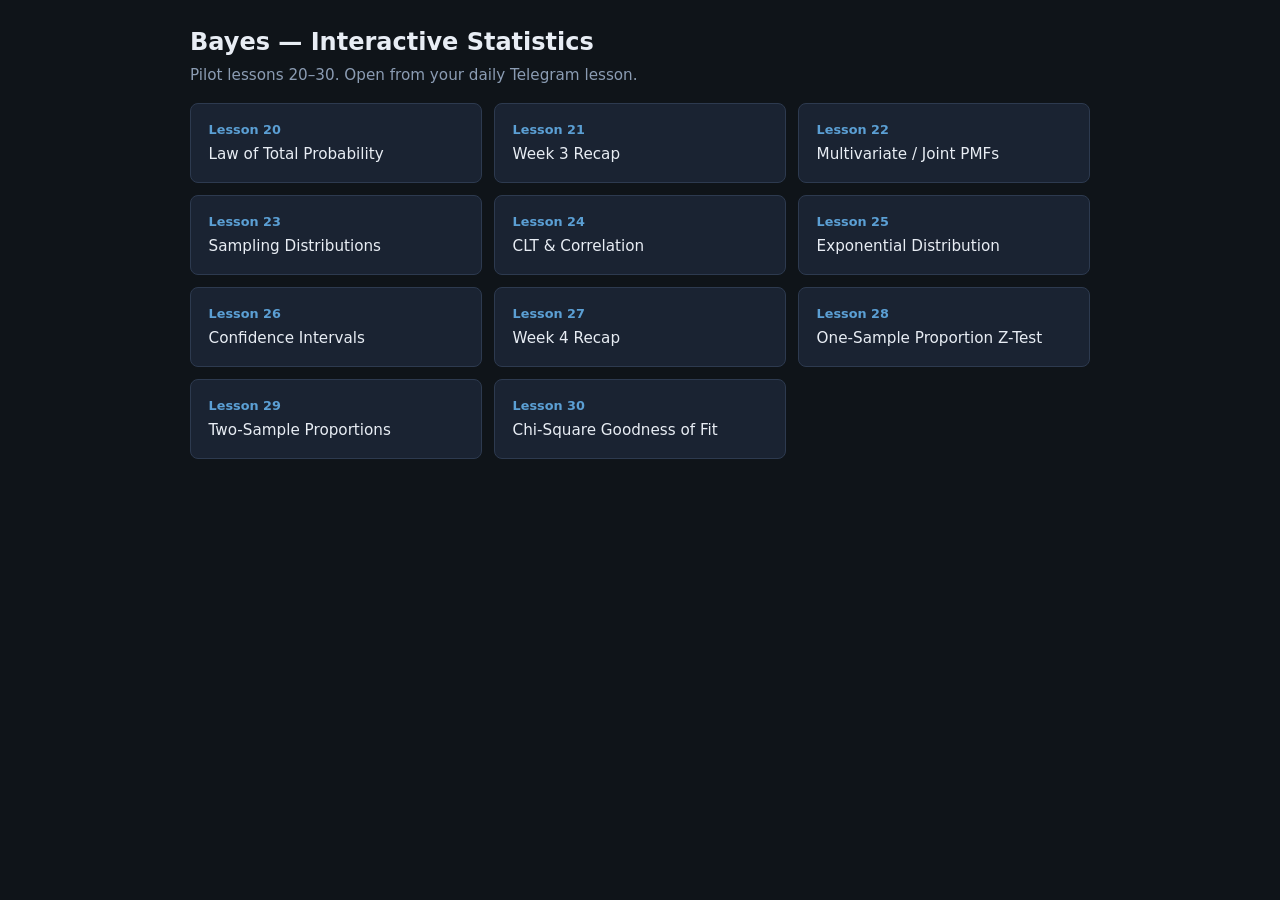
==== index.html @ 95442264 "Initial commit: dailystat.org interactive statistics lessons. Static viz pages for Bayes daily curri" ====
<!DOCTYPE html>
<html lang="en">
<head>
  <meta charset="UTF-8" />
  <meta name="viewport" content="width=device-width, initial-scale=1" />
  <title>Bayes Stats — Interactive Lessons</title>
  <link rel="stylesheet" href="/assets/bayes-viz.css" />
</head>
<body>
  <header class="site-header">
    <h1>Bayes — Interactive Statistics</h1>
    <p>Pilot lessons 20–30. Open from your daily Telegram lesson.</p>
  </header>
  <main class="lesson-grid" id="grid"></main>
  <script>
    const lessons = [
      { id: 20, title: "Law of Total Probability" },
      { id: 21, title: "Week 3 Recap" },
      { id: 22, title: "Multivariate / Joint PMFs" },
      { id: 23, title: "Sampling Distributions" },
      { id: 24, title: "CLT & Correlation" },
      { id: 25, title: "Exponential Distribution" },
      { id: 26, title: "Confidence Intervals" },
      { id: 27, title: "Week 4 Recap" },
      { id: 28, title: "One-Sample Proportion Z-Test" },
      { id: 29, title: "Two-Sample Proportions" },
      { id: 30, title: "Chi-Square Goodness of Fit" }
    ];
    const grid = document.getElementById("grid");
    for (const l of lessons) {
      const a = document.createElement("a");
      a.className = "lesson-card";
      a.href = `/l/${l.id}`;
      a.innerHTML = `<span class="lesson-id">Lesson ${l.id}</span><span class="lesson-title">${l.title}</span>`;
      grid.appendChild(a);
    }
  </script>
</body>
</html>
---- assets/bayes-viz.css ----
:root {
  --bg: #0f1419;
  --surface: #1a2332;
  --border: #2d3a4f;
  --text: #e8edf4;
  --muted: #8b9cb3;
  --accent: #5b9fd4;
  --accent-dim: #3d6f94;
  --good: #6bc9a8;
  --warn: #e8b86d;
  --font: system-ui, -apple-system, "Segoe UI", Roboto, sans-serif;
  --mono: ui-monospace, "Cascadia Code", "SF Mono", monospace;
}

* { box-sizing: border-box; }

body {
  margin: 0;
  font-family: var(--font);
  background: var(--bg);
  color: var(--text);
  line-height: 1.5;
  padding: 0 1rem 2rem;
}

a { color: var(--accent); }

.site-header, .lesson-header {
  max-width: 900px;
  margin: 0 auto;
  padding: 1.5rem 0 1rem;
}

.site-header h1, .lesson-header h1 {
  margin: 0 0 0.25rem;
  font-size: 1.5rem;
  font-weight: 600;
}

.site-header p, .lesson-header p {
  margin: 0;
  color: var(--muted);
  font-size: 0.95rem;
}

.back {
  display: inline-block;
  margin-bottom: 0.75rem;
  font-size: 0.9rem;
  text-decoration: none;
}

.lesson-grid {
  max-width: 900px;
  margin: 0 auto;
  display: grid;
  gap: 0.75rem;
  grid-template-columns: repeat(auto-fill, minmax(240px, 1fr));
}

.lesson-card {
  display: flex;
  flex-direction: column;
  gap: 0.25rem;
  padding: 1rem 1.1rem;
  background: var(--surface);
  border: 1px solid var(--border);
  border-radius: 8px;
  text-decoration: none;
  color: inherit;
  transition: border-color 0.15s;
}

.lesson-card:hover { border-color: var(--accent); }

.lesson-id {
  font-size: 0.8rem;
  color: var(--accent);
  font-weight: 600;
}

.lesson-title { font-size: 0.95rem; }

.viz-app {
  max-width: 900px;
  margin: 0 auto;
  display: flex;
  flex-direction: column;
  gap: 1.25rem;
}

.panel {
  background: var(--surface);
  border: 1px solid var(--border);
  border-radius: 8px;
  padding: 1rem 1.1rem;
}

.panel h2 {
  margin: 0 0 0.75rem;
  font-size: 1rem;
  font-weight: 600;
}

.panel p.hint {
  margin: 0 0 1rem;
  font-size: 0.88rem;
  color: var(--muted);
}

.controls {
  display: flex;
  flex-wrap: wrap;
  gap: 1rem 1.5rem;
  margin-bottom: 1rem;
}

.control {
  flex: 1 1 160px;
  min-width: 140px;
}

.control label {
  display: block;
  font-size: 0.82rem;
  color: var(--muted);
  margin-bottom: 0.35rem;
}

.control output {
  float: right;
  font-family: var(--mono);
  font-size: 0.82rem;
  color: var(--accent);
}

input[type="range"] {
  width: 100%;
  accent-color: var(--accent);
}

.formula {
  font-family: var(--mono);
  font-size: 0.88rem;
  background: var(--bg);
  border: 1px solid var(--border);
  border-radius: 6px;
  padding: 0.75rem 1rem;
  margin: 0.75rem 0;
  white-space: pre-wrap;
  line-height: 1.6;
}

.chart-wrap {
  position: relative;
  height: 280px;
  margin-top: 0.5rem;
}

.stats-row {
  display: flex;
  flex-wrap: wrap;
  gap: 0.75rem 1.5rem;
  margin-top: 0.75rem;
  font-size: 0.88rem;
}

.stat {
  font-family: var(--mono);
}

.stat span { color: var(--muted); }

.glossary {
  max-width: 900px;
  margin: 1.5rem auto 0;
  padding: 1rem 1.1rem;
  background: var(--surface);
  border: 1px solid var(--border);
  border-radius: 8px;
  font-size: 0.88rem;
}

.glossary h3 {
  margin: 0 0 0.5rem;
  font-size: 0.95rem;
}

.glossary dl {
  margin: 0;
  display: grid;
  gap: 0.35rem;
}

.glossary dt {
  font-family: var(--mono);
  color: var(--accent);
  display: inline;
}

.glossary dt::after { content: " — "; color: var(--muted); }

.glossary dd {
  display: inline;
  margin: 0;
  color: var(--text);
}

.glossary dd::after {
  content: "";
  display: block;
  margin-bottom: 0.25rem;
}

.recap-list {
  list-style: none;
  padding: 0;
  margin: 0;
  display: flex;
  flex-direction: column;
  gap: 0.6rem;
}

.recap-list a {
  display: block;
  padding: 0.65rem 0.85rem;
  background: var(--bg);
  border: 1px solid var(--border);
  border-radius: 6px;
  text-decoration: none;
  color: inherit;
}

.recap-list a:hover { border-color: var(--accent); }

.btn {
  background: var(--accent-dim);
  color: var(--text);
  border: none;
  border-radius: 6px;
  padding: 0.5rem 1rem;
  font-size: 0.9rem;
  cursor: pointer;
  font-family: var(--font);
}

.btn:hover { background: var(--accent); }

.partition-grid {
  display: grid;
  grid-template-columns: repeat(3, 1fr);
  gap: 0.5rem;
  margin: 1rem 0;
  text-align: center;
  font-size: 0.85rem;
}

.partition-cell {
  padding: 0.75rem;
  background: var(--bg);
  border: 1px solid var(--border);
  border-radius: 6px;
}

@media (max-width: 600px) {
  .chart-wrap { height: 220px; }
}
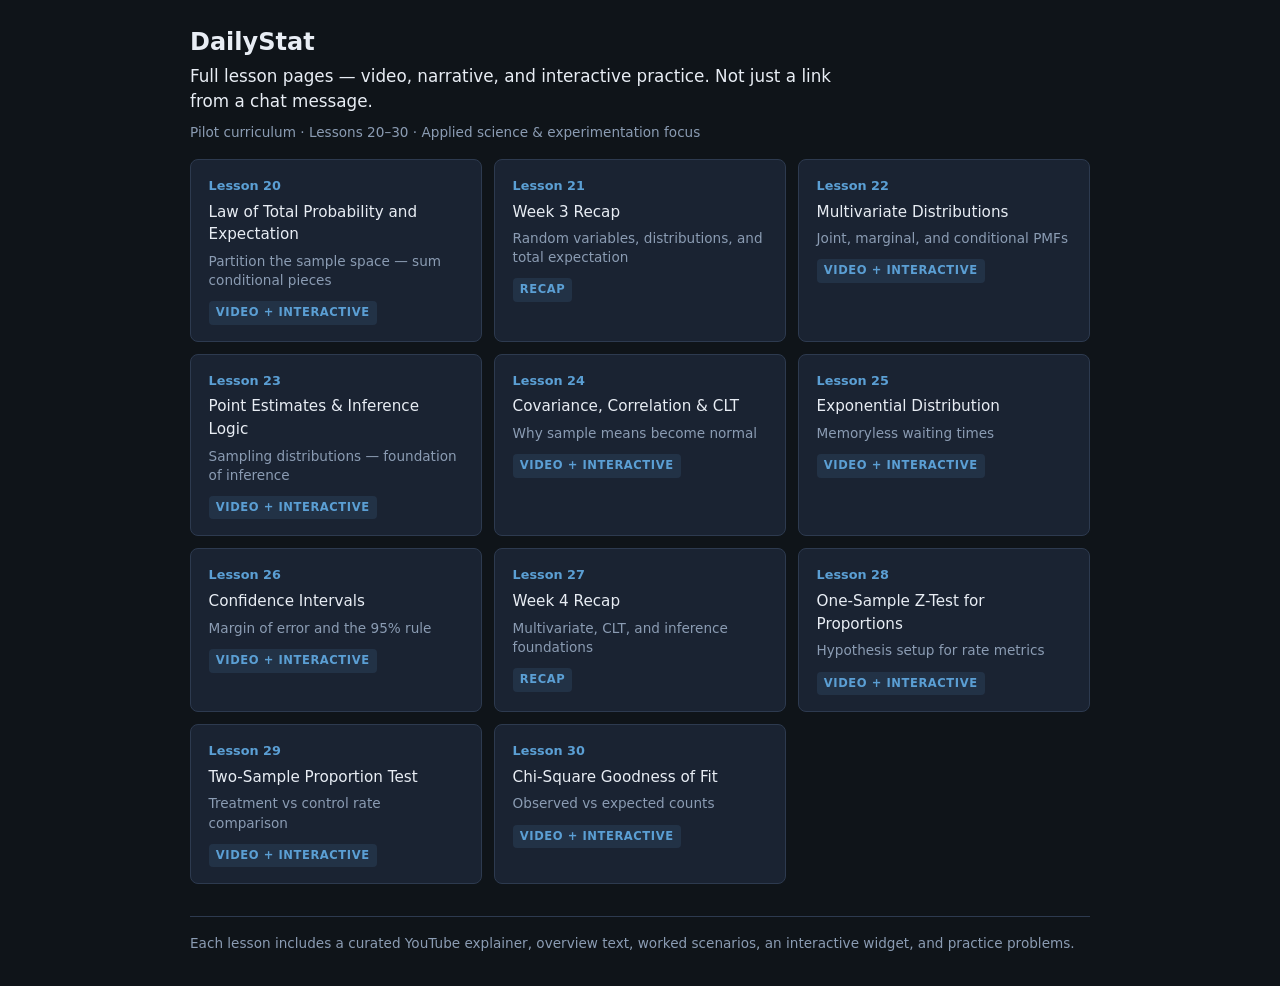
==== commit a7d9ede4: "Richer standalone lessons: embedded video, narrative, examples; de-Uber content; smoother themed cha" ====
--- a/index.html
+++ b/index.html
@@ -3,35 +3,36 @@
 <head>
   <meta charset="UTF-8" />
   <meta name="viewport" content="width=device-width, initial-scale=1" />
-  <title>Bayes Stats — Interactive Lessons</title>
+  <title>DailyStat — Interactive Statistics Lessons</title>
+  <meta name="description" content="Standalone statistics lessons with curated videos, worked examples, and interactive explorations. Pilot curriculum lessons 20–30." />
   <link rel="stylesheet" href="/assets/bayes-viz.css" />
 </head>
 <body>
   <header class="site-header">
-    <h1>Bayes — Interactive Statistics</h1>
-    <p>Pilot lessons 20–30. Open from your daily Telegram lesson.</p>
+    <h1>DailyStat</h1>
+    <p class="site-tagline">Full lesson pages — video, narrative, and interactive practice. Not just a link from a chat message.</p>
+    <p class="site-meta">Pilot curriculum · Lessons 20–30 · Applied science &amp; experimentation focus</p>
   </header>
   <main class="lesson-grid" id="grid"></main>
+  <footer class="site-footer">
+    <p>Each lesson includes a curated YouTube explainer, overview text, worked scenarios, an interactive widget, and practice problems.</p>
+  </footer>
+  <script src="/assets/lessons-data.js"></script>
   <script>
-    const lessons = [
-      { id: 20, title: "Law of Total Probability" },
-      { id: 21, title: "Week 3 Recap" },
-      { id: 22, title: "Multivariate / Joint PMFs" },
-      { id: 23, title: "Sampling Distributions" },
-      { id: 24, title: "CLT & Correlation" },
-      { id: 25, title: "Exponential Distribution" },
-      { id: 26, title: "Confidence Intervals" },
-      { id: 27, title: "Week 4 Recap" },
-      { id: 28, title: "One-Sample Proportion Z-Test" },
-      { id: 29, title: "Two-Sample Proportions" },
-      { id: 30, title: "Chi-Square Goodness of Fit" }
-    ];
     const grid = document.getElementById("grid");
-    for (const l of lessons) {
+    for (const id of LESSON_IDS) {
+      const l = LESSONS[id];
       const a = document.createElement("a");
       a.className = "lesson-card";
-      a.href = `/l/${l.id}`;
-      a.innerHTML = `<span class="lesson-id">Lesson ${l.id}</span><span class="lesson-title">${l.title}</span>`;
+      a.href = `/l/${id}`;
+      const hasVideo = Boolean(l.youtube);
+      const badge = l.template === "recap" ? "Recap" : hasVideo ? "Video + interactive" : "Interactive";
+      a.innerHTML = `
+        <span class="lesson-id">Lesson ${id}</span>
+        <span class="lesson-title">${l.title}</span>
+        <span class="lesson-blurb">${l.subtitle}</span>
+        <span class="lesson-badge">${badge}</span>
+      `;
       grid.appendChild(a);
     }
   </script>
--- a/assets/bayes-viz.css
+++ b/assets/bayes-viz.css
@@ -43,6 +43,272 @@
   font-size: 0.95rem;
 }
 
+.site-tagline {
+  font-size: 1.05rem !important;
+  color: var(--text) !important;
+  max-width: 42rem;
+}
+
+.site-meta {
+  margin-top: 0.5rem !important;
+  font-size: 0.85rem !important;
+}
+
+.lesson-meta {
+  font-size: 0.82rem !important;
+  text-transform: uppercase;
+  letter-spacing: 0.04em;
+  margin-bottom: 0.5rem !important;
+}
+
+.lesson-page {
+  max-width: 900px;
+  margin: 0 auto;
+}
+
+.lesson-section {
+  margin-bottom: 1.75rem;
+}
+
+.lesson-section[hidden],
+.glossary[hidden],
+.lesson-nav[hidden],
+.callout[hidden] {
+  display: none !important;
+}
+
+.section-heading {
+  margin: 0 0 0.75rem;
+  font-size: 1.1rem;
+  font-weight: 600;
+  color: var(--text);
+}
+
+.callout {
+  max-width: 900px;
+  margin: 0 auto 1.5rem;
+  padding: 1rem 1.15rem;
+  background: linear-gradient(135deg, rgba(91, 159, 212, 0.12), rgba(107, 201, 168, 0.08));
+  border: 1px solid var(--accent-dim);
+  border-radius: 8px;
+}
+
+.callout strong {
+  display: block;
+  margin-bottom: 0.35rem;
+  color: var(--accent);
+  font-size: 0.85rem;
+  text-transform: uppercase;
+  letter-spacing: 0.04em;
+}
+
+.callout p {
+  margin: 0;
+  font-size: 0.95rem;
+  line-height: 1.55;
+}
+
+.objective-list,
+.takeaway-list,
+.explore-list,
+.external-list {
+  margin: 0;
+  padding-left: 1.25rem;
+  display: flex;
+  flex-direction: column;
+  gap: 0.45rem;
+  font-size: 0.95rem;
+}
+
+.external-list {
+  list-style: none;
+  padding-left: 0;
+}
+
+.external-list a {
+  display: inline-block;
+  padding: 0.4rem 0;
+}
+
+.video-caption {
+  margin: 0 0 0.75rem;
+  font-size: 0.92rem;
+}
+
+.video-caption .muted {
+  color: var(--muted);
+}
+
+.video-embed {
+  position: relative;
+  width: 100%;
+  padding-bottom: 56.25%;
+  background: var(--bg);
+  border: 1px solid var(--border);
+  border-radius: 8px;
+  overflow: hidden;
+}
+
+.video-embed iframe {
+  position: absolute;
+  inset: 0;
+  width: 100%;
+  height: 100%;
+  border: 0;
+}
+
+.video-embed--compact {
+  padding-bottom: 50%;
+  margin: 0.75rem 0;
+}
+
+.example-title {
+  margin: 0 0 0.5rem;
+  font-size: 0.95rem;
+  font-weight: 600;
+  color: var(--good);
+}
+
+.formula-block {
+  font-family: var(--mono);
+  font-size: 0.88rem;
+  background: var(--surface);
+  border: 1px solid var(--border);
+  border-radius: 6px;
+  padding: 0.85rem 1rem;
+  margin: 0.5rem 0 0;
+  white-space: pre-wrap;
+  line-height: 1.6;
+  overflow-x: auto;
+}
+
+.practice-prompt {
+  margin: 0 0 0.75rem;
+  font-size: 0.95rem;
+  padding: 0.85rem 1rem;
+  background: var(--surface);
+  border-left: 3px solid var(--warn);
+  border-radius: 0 6px 6px 0;
+}
+
+.practice-hint {
+  font-size: 0.9rem;
+  color: var(--muted);
+}
+
+.practice-hint summary {
+  cursor: pointer;
+  color: var(--accent);
+  user-select: none;
+}
+
+.practice-hint p {
+  margin: 0.5rem 0 0;
+  color: var(--text);
+}
+
+.recap-grid {
+  display: flex;
+  flex-direction: column;
+  gap: 1.25rem;
+}
+
+.recap-card {
+  background: var(--surface);
+  border: 1px solid var(--border);
+  border-radius: 8px;
+  padding: 1rem 1.15rem;
+}
+
+.recap-card header {
+  margin-bottom: 0.5rem;
+}
+
+.recap-id {
+  font-size: 0.78rem;
+  color: var(--accent);
+  font-weight: 600;
+  text-transform: uppercase;
+  letter-spacing: 0.04em;
+}
+
+.recap-card h3 {
+  margin: 0.2rem 0 0;
+  font-size: 1rem;
+}
+
+.recap-source {
+  margin: 0.25rem 0 0;
+  font-size: 0.82rem;
+  color: var(--muted);
+}
+
+.recap-card > p {
+  margin: 0.5rem 0 0;
+  font-size: 0.92rem;
+  color: var(--muted);
+}
+
+.recap-actions {
+  display: flex;
+  flex-wrap: wrap;
+  gap: 0.75rem 1.25rem;
+  margin-top: 0.75rem;
+  align-items: center;
+  font-size: 0.88rem;
+}
+
+.lesson-nav {
+  max-width: 900px;
+  margin: 2rem auto 0;
+  padding-top: 1.25rem;
+  border-top: 1px solid var(--border);
+  display: grid;
+  grid-template-columns: 1fr auto 1fr;
+  gap: 1rem;
+  align-items: center;
+  font-size: 0.9rem;
+}
+
+.nav-prev { justify-self: start; }
+.nav-home { justify-self: center; color: var(--muted); }
+.nav-next { justify-self: end; }
+
+.lesson-blurb {
+  font-size: 0.85rem;
+  color: var(--muted);
+  line-height: 1.4;
+}
+
+.lesson-badge {
+  display: inline-block;
+  margin-top: 0.35rem;
+  font-size: 0.72rem;
+  font-weight: 600;
+  text-transform: uppercase;
+  letter-spacing: 0.05em;
+  color: var(--accent);
+  background: rgba(91, 159, 212, 0.12);
+  padding: 0.2rem 0.45rem;
+  border-radius: 4px;
+  width: fit-content;
+}
+
+.site-footer {
+  max-width: 900px;
+  margin: 2rem auto 0;
+  padding-top: 1rem;
+  border-top: 1px solid var(--border);
+  font-size: 0.85rem;
+  color: var(--muted);
+}
+
+.site-footer p { margin: 0; }
+
+#interactive .viz-app {
+  margin-top: 0.5rem;
+}
+
 .back {
   display: inline-block;
   margin-bottom: 0.75rem;
@@ -61,7 +327,7 @@
 .lesson-card {
   display: flex;
   flex-direction: column;
-  gap: 0.25rem;
+  gap: 0.35rem;
   padding: 1rem 1.1rem;
   background: var(--surface);
   border: 1px solid var(--border);
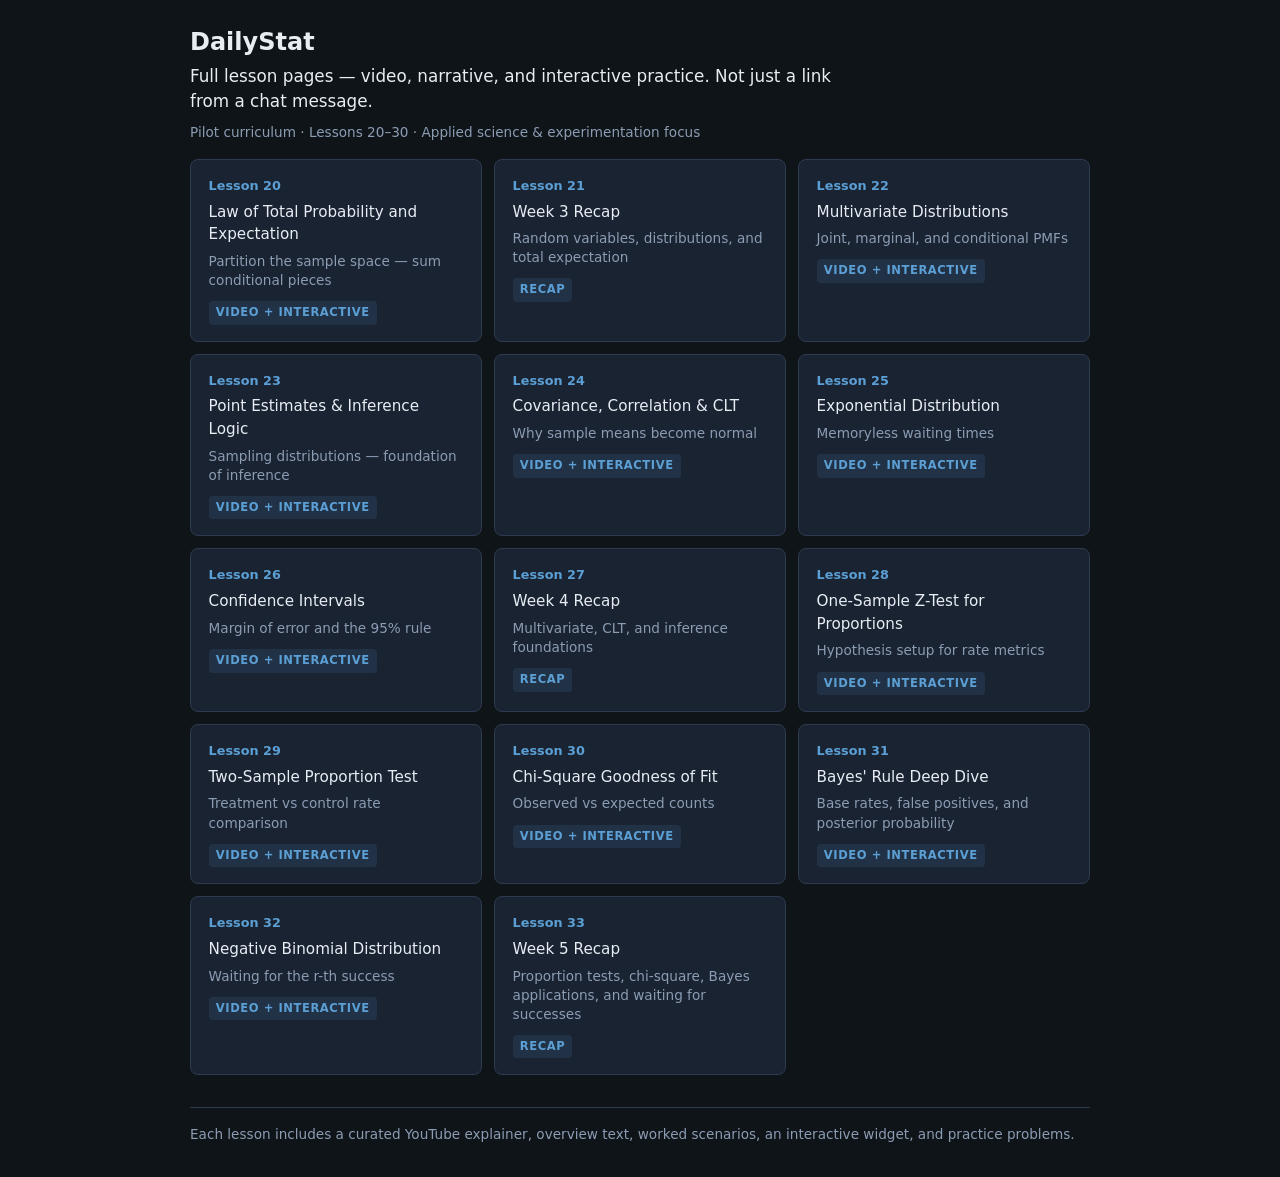
==== commit 4829fa4c: "Add Bayes lesson visualization pages 31-33" ====
--- a/index.html
+++ b/index.html
@@ -18,9 +18,11 @@
     <p>Each lesson includes a curated YouTube explainer, overview text, worked scenarios, an interactive widget, and practice problems.</p>
   </footer>
   <script src="/assets/lessons-data.js"></script>
+  <script src="/assets/bayes-viz.js"></script>
+  <script src="/assets/lessons-extra.js"></script>
   <script>
     const grid = document.getElementById("grid");
-    for (const id of LESSON_IDS) {
+    for (const id of Object.keys(LESSONS).map(Number).sort((a, b) => a - b)) {
       const l = LESSONS[id];
       const a = document.createElement("a");
       a.className = "lesson-card";
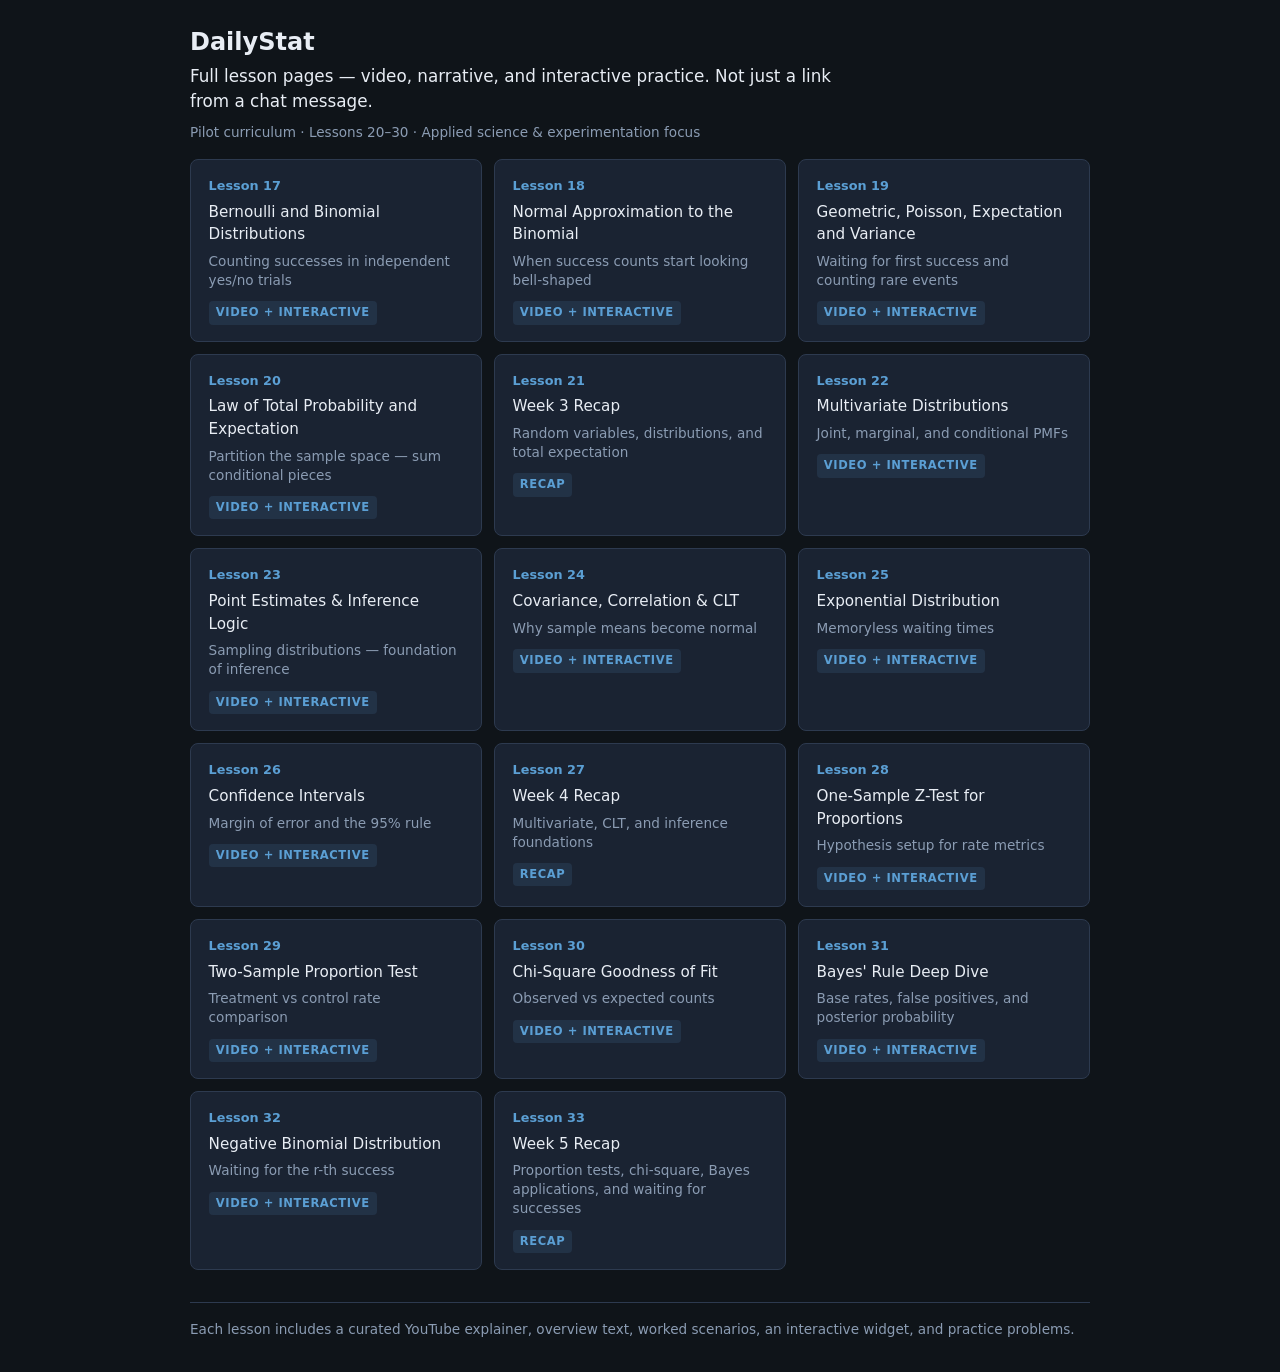
==== commit 93fd274c: "Cache-bust dailystat lesson overlay" ====
--- a/index.html
+++ b/index.html
@@ -19,7 +19,7 @@
   </footer>
   <script src="/assets/lessons-data.js"></script>
   <script src="/assets/bayes-viz.js"></script>
-  <script src="/assets/lessons-extra.js"></script>
+  <script src="/assets/lessons-extra.js?v=dcd685b"></script>
   <script>
     const grid = document.getElementById("grid");
     for (const id of Object.keys(LESSONS).map(Number).sort((a, b) => a - b)) {
